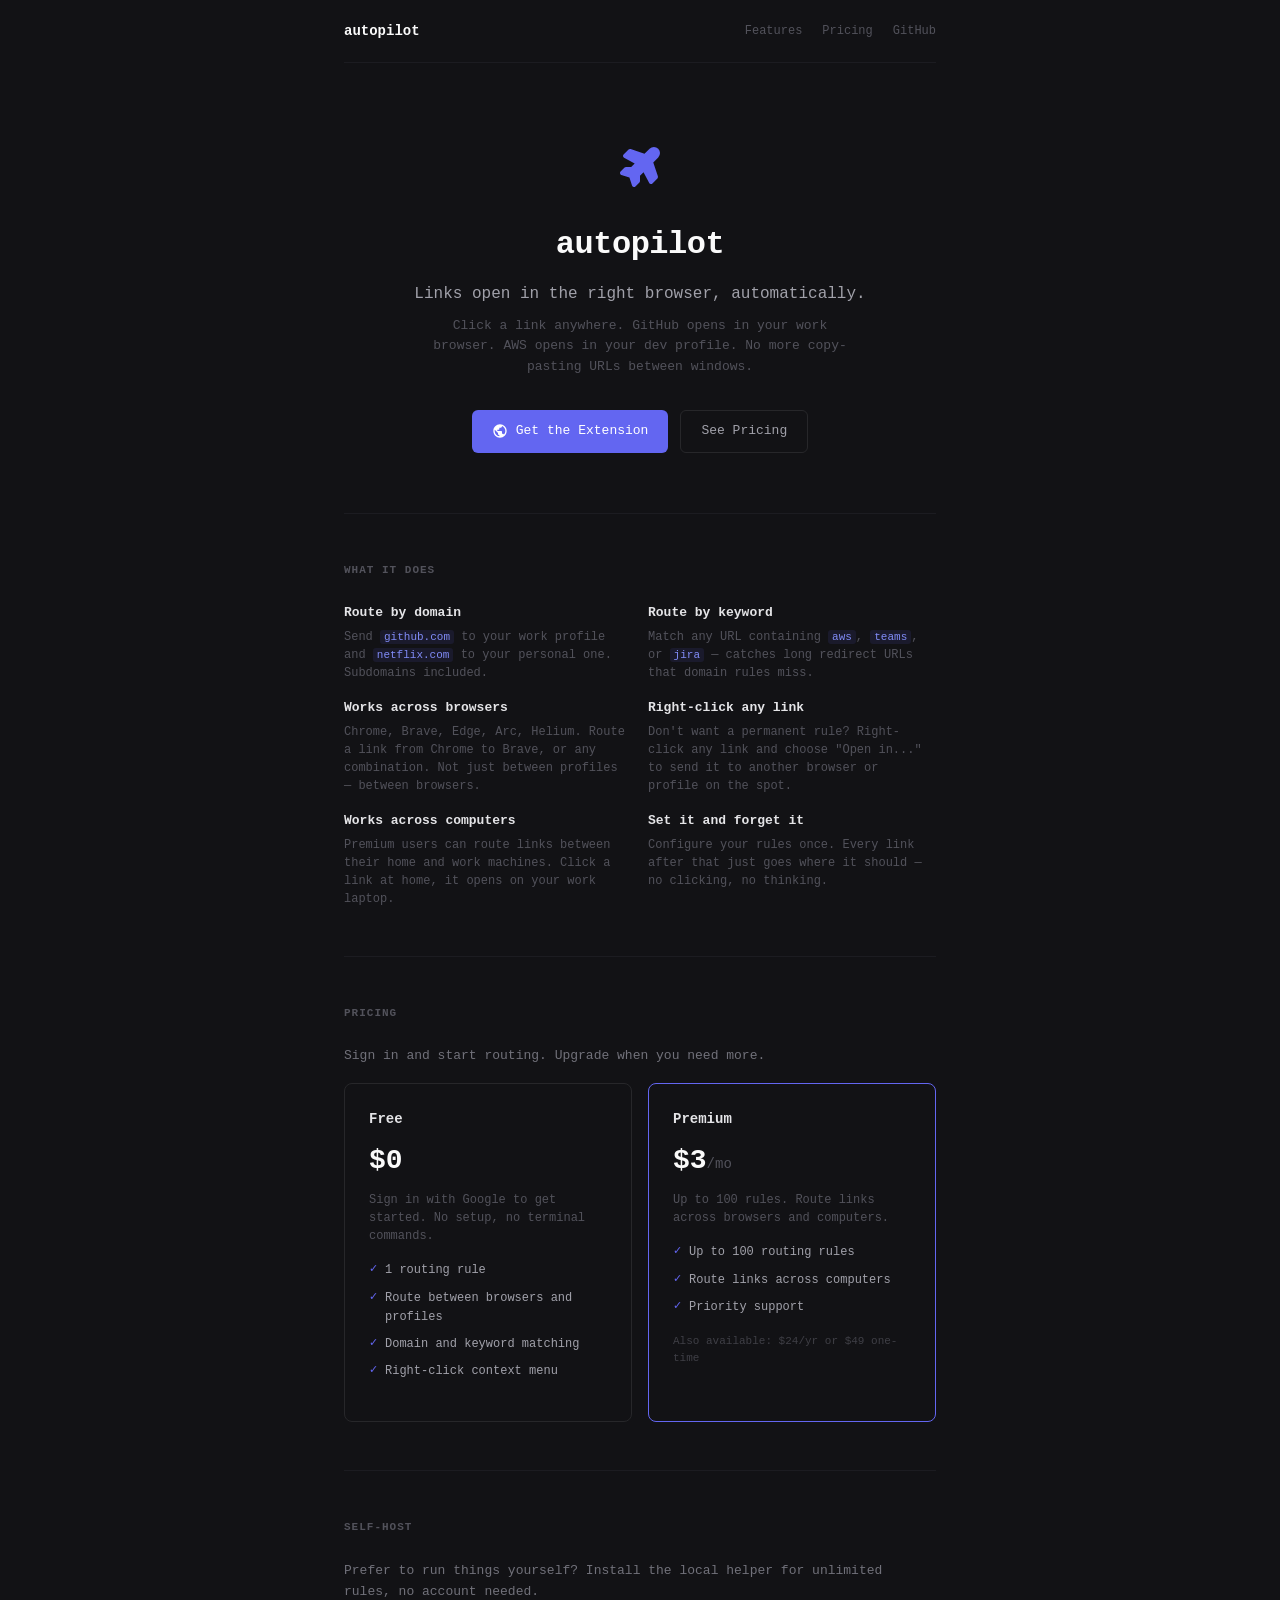
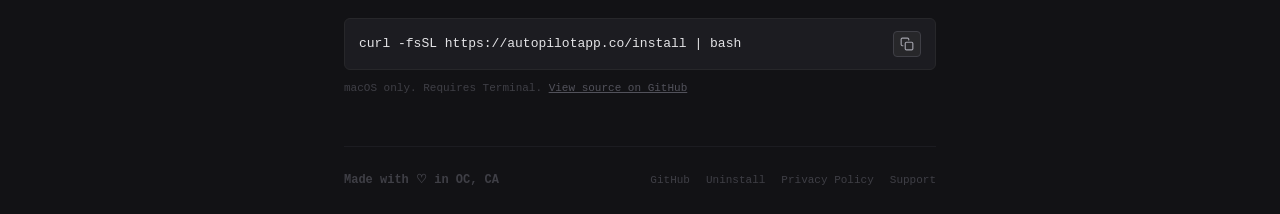
==== packages/website/index.html @ d6412711 "Switch to autopilotapp.co, fix WebSocket relay, security hardening - Custom domain: all URLs updated" ====
<!DOCTYPE html>
<html lang="en">
  <head>
    <meta charset="utf-8" />
    <meta name="viewport" content="width=device-width, initial-scale=1" />
    <title>autopilot — links open in the right browser, automatically</title>
    <link rel="stylesheet" href="style.css" />
  </head>
  <body>
    <div class="page">
      <nav>
        <a href="./" class="nav-logo">autopilot</a>
        <div class="nav-links">
          <a href="#features">Features</a>
          <a href="#pricing">Pricing</a>
          <a href="https://github.com/dantemoon1/autopilot" class="nav-link-external">GitHub</a>
        </div>
      </nav>

      <header class="hero">
        <div class="hero-icon">
          <svg width="48" height="48" viewBox="0 0 24 24" fill="#6366f1">
            <path d="M21.107 2.893a3.047 3.047 0 0 1 .012 4.302l-2.479 2.564l2.309 6.925a1 1 0 0 1 -.235 1.016l-2.5 2.55a1 1 0 0 1 -1.596 -.229l-2.864 -5.36l-1.754 1.753v2.586a1 1 0 0 1 -.293 .707l-2 2a1 1 0 0 1 -1.656 -.39l-1.341 -4.027l-4.025 -1.342a1 1 0 0 1 -.391 -1.656l2 -2a1 1 0 0 1 .706 -.292h2.586l1.757 -1.757l-5.317 -2.863a1 1 0 0 1 -.233 -1.587l2.5 -2.5a1 1 0 0 1 1.023 -.242l6.925 2.309l2.552 -2.467a3.05 3.05 0 0 1 4.314 0" />
          </svg>
        </div>
        <h1>autopilot</h1>
        <p class="hero-tagline">Links open in the right browser, automatically.</p>
        <p class="hero-sub">Click a link anywhere. GitHub opens in your work browser. AWS opens in your dev profile. No more copy-pasting URLs between windows.</p>
        <div class="hero-actions">
          <a href="https://chromewebstore.google.com/" class="btn btn-primary">
            <svg width="16" height="16" viewBox="0 0 24 24" fill="currentColor"><path d="M12 2C6.48 2 2 6.48 2 12s4.48 10 10 10 10-4.48 10-10S17.52 2 12 2zm-1 17.93c-3.95-.49-7-3.85-7-7.93 0-.62.08-1.21.21-1.79L9 15v1c0 1.1.9 2 2 2v1.93zm6.9-2.54c-.26-.81-1-1.39-1.9-1.39h-1v-3c0-.55-.45-1-1-1H8v-2h2c.55 0 1-.45 1-1V7h2c1.1 0 2-.9 2-2v-.41c2.93 1.19 5 4.06 5 7.41 0 2.08-.8 3.97-2.1 5.39z"/></svg>
            Get the Extension
          </a>
          <a href="#pricing" class="btn btn-secondary">
            See Pricing
          </a>
        </div>
      </header>

      <section id="features" class="section features">
        <h2>What it does</h2>
        <div class="feature-grid">
          <div class="feature">
            <h3>Route by domain</h3>
            <p>Send <code>github.com</code> to your work profile and <code>netflix.com</code> to your personal one. Subdomains included.</p>
          </div>
          <div class="feature">
            <h3>Route by keyword</h3>
            <p>Match any URL containing <code>aws</code>, <code>teams</code>, or <code>jira</code> — catches long redirect URLs that domain rules miss.</p>
          </div>
          <div class="feature">
            <h3>Works across browsers</h3>
            <p>Chrome, Brave, Edge, Arc, Helium. Route a link from Chrome to Brave, or any combination. Not just between profiles — between browsers.</p>
          </div>
          <div class="feature">
            <h3>Right-click any link</h3>
            <p>Don't want a permanent rule? Right-click any link and choose "Open in..." to send it to another browser or profile on the spot.</p>
          </div>
          <div class="feature">
            <h3>Works across computers</h3>
            <p>Premium users can route links between their home and work machines. Click a link at home, it opens on your work laptop.</p>
          </div>
          <div class="feature">
            <h3>Set it and forget it</h3>
            <p>Configure your rules once. Every link after that just goes where it should — no clicking, no thinking.</p>
          </div>
        </div>
      </section>

      <section id="pricing" class="section">
        <h2>Pricing</h2>
        <p class="section-sub">Sign in and start routing. Upgrade when you need more.</p>
        <div class="pricing-grid">
          <div class="pricing-card">
            <h3>Free</h3>
            <p class="pricing-price">$0</p>
            <p class="pricing-desc">Sign in with Google to get started. No setup, no terminal commands.</p>
            <ul class="pricing-features">
              <li>1 routing rule</li>
              <li>Route between browsers and profiles</li>
              <li>Domain and keyword matching</li>
              <li>Right-click context menu</li>
            </ul>
          </div>
          <div class="pricing-card pricing-card--highlight">
            <h3>Premium</h3>
            <p class="pricing-price">$3<span>/mo</span></p>
            <p class="pricing-desc">Up to 100 rules. Route links across browsers and computers.</p>
            <ul class="pricing-features">
              <li>Up to 100 routing rules</li>
              <li>Route links across computers</li>
              <li>Priority support</li>
            </ul>
            <p class="pricing-alt">Also available: $24/yr or $49 one-time</p>
          </div>
        </div>
      </section>

      <section id="install" class="section">
        <h2>Self-host</h2>
        <p class="section-sub">Prefer to run things yourself? Install the local helper for unlimited rules, no account needed.</p>
        <div class="install-block">
          <code id="install-command">curl -fsSL https://autopilotapp.co/install | bash</code>
          <button id="copy-btn" title="Copy">
            <svg id="copy-icon" width="14" height="14" viewBox="0 0 24 24" fill="none" stroke="currentColor" stroke-width="2" stroke-linecap="round" stroke-linejoin="round"><rect x="9" y="9" width="13" height="13" rx="2"/><path d="M5 15H4a2 2 0 0 1-2-2V4a2 2 0 0 1 2-2h9a2 2 0 0 1 2 2v1"/></svg>
          </button>
        </div>
        <p class="install-note">macOS only. Requires Terminal. <a href="https://github.com/dantemoon1/autopilot" style="color: #52525b">View source on GitHub</a></p>
      </section>

      <footer>
        <span class="footer-logo">Made with ♡ in OC, CA</span>
        <div class="footer-links">
          <a href="https://github.com/dantemoon1/autopilot">GitHub</a>
          <a href="uninstall.html">Uninstall</a>
          <a href="privacy.html">Privacy Policy</a>
          <a href="https://ko-fi.com/dantemoony">Support</a>
        </div>
      </footer>
    </div>

    <script>
      document.getElementById("copy-btn").addEventListener("click", async function() {
        const cmd = document.getElementById("install-command").textContent;
        await navigator.clipboard.writeText(cmd);
        const icon = document.getElementById("copy-icon");
        icon.style.display = "none";
        this.textContent = "\u2713";
        setTimeout(() => {
          this.textContent = "";
          icon.style.display = "";
          this.appendChild(icon);
        }, 1500);
      });
    </script>
  </body>
</html>
---- packages/website/style.css ----
* {
  box-sizing: border-box;
  margin: 0;
  padding: 0;
}

body {
  font-family: "SF Mono", "Menlo", "Consolas", monospace;
  background: #121215;
  color: #d4d4d8;
  font-size: 14px;
  line-height: 1.6;
  -webkit-font-smoothing: antialiased;
}

.page {
  max-width: 640px;
  margin: 0 auto;
  padding: 0 24px;
}

/* Nav */
nav {
  display: flex;
  align-items: center;
  justify-content: space-between;
  padding: 20px 0;
  border-bottom: 1px solid #1c1c21;
}

.nav-logo {
  font-size: 14px;
  font-weight: 600;
  color: #fafafa;
  text-decoration: none;
}

.nav-links {
  display: flex;
  gap: 20px;
}

.nav-links a {
  color: #52525b;
  text-decoration: none;
  font-size: 12px;
  transition: color 0.15s;
}

.nav-links a:hover {
  color: #a1a1aa;
}

/* Hero */
.hero {
  text-align: center;
  padding: 80px 0 60px;
}

.hero-icon {
  margin-bottom: 20px;
}

.hero h1 {
  font-size: 32px;
  font-weight: 700;
  color: #fafafa;
  margin-bottom: 12px;
  letter-spacing: -0.5px;
}

.hero-tagline {
  font-size: 16px;
  color: #a1a1aa;
  margin-bottom: 8px;
}

.hero-sub {
  font-size: 13px;
  color: #52525b;
  max-width: 420px;
  margin: 0 auto 32px;
}

.hero-actions {
  display: flex;
  gap: 12px;
  justify-content: center;
  flex-wrap: wrap;
}

/* Buttons */
.btn {
  display: inline-flex;
  align-items: center;
  gap: 8px;
  padding: 10px 20px;
  border-radius: 6px;
  font-family: "SF Mono", "Menlo", "Consolas", monospace;
  font-size: 13px;
  font-weight: 500;
  text-decoration: none;
  transition: all 0.15s;
}

.btn-primary {
  background: #6366f1;
  color: #fff;
}

.btn-primary:hover {
  background: #4f46e5;
}

.btn-secondary {
  background: transparent;
  color: #a1a1aa;
  border: 1px solid #27272a;
}

.btn-secondary:hover {
  border-color: #3f3f46;
  color: #fafafa;
}

/* Sections */
.section {
  padding: 48px 0;
  border-top: 1px solid #1c1c21;
}

.section h2 {
  font-size: 11px;
  font-weight: 600;
  color: #52525b;
  text-transform: uppercase;
  letter-spacing: 1px;
  margin-bottom: 24px;
}

.section-sub {
  font-size: 13px;
  color: #71717a;
  margin-bottom: 16px;
}

/* Steps */
.steps {
  display: flex;
  flex-direction: column;
  gap: 20px;
}

.step {
  display: flex;
  gap: 16px;
  align-items: flex-start;
}

.step-num {
  flex-shrink: 0;
  width: 28px;
  height: 28px;
  display: flex;
  align-items: center;
  justify-content: center;
  font-size: 12px;
  font-weight: 600;
  color: #818cf8;
  background: rgba(99, 102, 241, 0.1);
  border-radius: 6px;
}

.step h3 {
  font-size: 14px;
  font-weight: 600;
  color: #e4e4e7;
  margin-bottom: 2px;
}

.step p {
  font-size: 13px;
  color: #71717a;
}

/* Install block */
.install-block {
  display: flex;
  align-items: center;
  gap: 8px;
  background: #1c1c21;
  border: 1px solid #27272a;
  border-radius: 6px;
  padding: 12px 14px;
  margin-bottom: 10px;
}

.install-block code {
  flex: 1;
  font-size: 13px;
  color: #e4e4e7;
  user-select: all;
}

#copy-btn {
  background: #27272a;
  border: 1px solid #3f3f46;
  border-radius: 4px;
  color: #a1a1aa;
  padding: 4px 6px;
  cursor: pointer;
  flex-shrink: 0;
  display: flex;
  align-items: center;
  justify-content: center;
  transition: all 0.15s;
  font-family: "SF Mono", "Menlo", "Consolas", monospace;
  font-size: 13px;
  min-width: 28px;
  min-height: 26px;
}

#copy-btn:hover {
  background: #3f3f46;
  color: #fafafa;
}

.install-note {
  font-size: 11px;
  color: #3f3f46;
}

/* Features */
.feature-grid {
  display: grid;
  grid-template-columns: 1fr 1fr;
  gap: 16px;
}

.feature h3 {
  font-size: 13px;
  font-weight: 600;
  color: #e4e4e7;
  margin-bottom: 4px;
}

.feature p {
  font-size: 12px;
  color: #52525b;
  line-height: 1.5;
}

.feature code {
  font-size: 11px;
  color: #818cf8;
  background: rgba(99, 102, 241, 0.1);
  padding: 1px 4px;
  border-radius: 3px;
}

/* Pricing */
.pricing-grid {
  display: grid;
  grid-template-columns: 1fr 1fr;
  gap: 16px;
}

.pricing-card {
  border: 1px solid #27272a;
  border-radius: 8px;
  padding: 24px;
}

.pricing-card--highlight {
  border-color: #6366f1;
}

.pricing-card h3 {
  font-size: 14px;
  font-weight: 600;
  color: #e4e4e7;
  margin-bottom: 8px;
}

.pricing-price {
  font-size: 28px;
  font-weight: 700;
  color: #fafafa;
  margin-bottom: 8px;
}

.pricing-price span {
  font-size: 14px;
  font-weight: 400;
  color: #52525b;
}

.pricing-desc {
  font-size: 12px;
  color: #52525b;
  margin-bottom: 16px;
  line-height: 1.5;
}

.pricing-features {
  list-style: none;
  display: flex;
  flex-direction: column;
  gap: 8px;
  margin-bottom: 16px;
}

.pricing-features li {
  font-size: 12px;
  color: #a1a1aa;
  padding-left: 16px;
  position: relative;
}

.pricing-features li::before {
  content: "\2713";
  position: absolute;
  left: 0;
  color: #6366f1;
  font-size: 11px;
}

.pricing-alt {
  font-size: 11px;
  color: #3f3f46;
}

@media (max-width: 480px) {
  .pricing-grid {
    grid-template-columns: 1fr;
  }
}

/* Prose (privacy policy, etc.) */
.prose p {
  font-size: 13px;
  color: #a1a1aa;
  margin-bottom: 12px;
  line-height: 1.7;
}

.prose p:last-child {
  margin-bottom: 0;
}

/* Footer */
footer {
  display: flex;
  align-items: center;
  justify-content: space-between;
  padding: 24px 0;
  border-top: 1px solid #1c1c21;
}

.footer-logo {
  font-size: 12px;
  font-weight: 600;
  color: #3f3f46;
}

.footer-links {
  display: flex;
  gap: 16px;
}

.footer-links a {
  font-size: 11px;
  color: #3f3f46;
  text-decoration: none;
  transition: color 0.15s;
}

.footer-links a:hover {
  color: #71717a;
}

/* Responsive */
@media (max-width: 480px) {
  .hero {
    padding: 48px 0 40px;
  }

  .hero h1 {
    font-size: 24px;
  }

  .feature-grid {
    grid-template-columns: 1fr;
  }

  .hero-actions {
    flex-direction: column;
    align-items: center;
  }
}
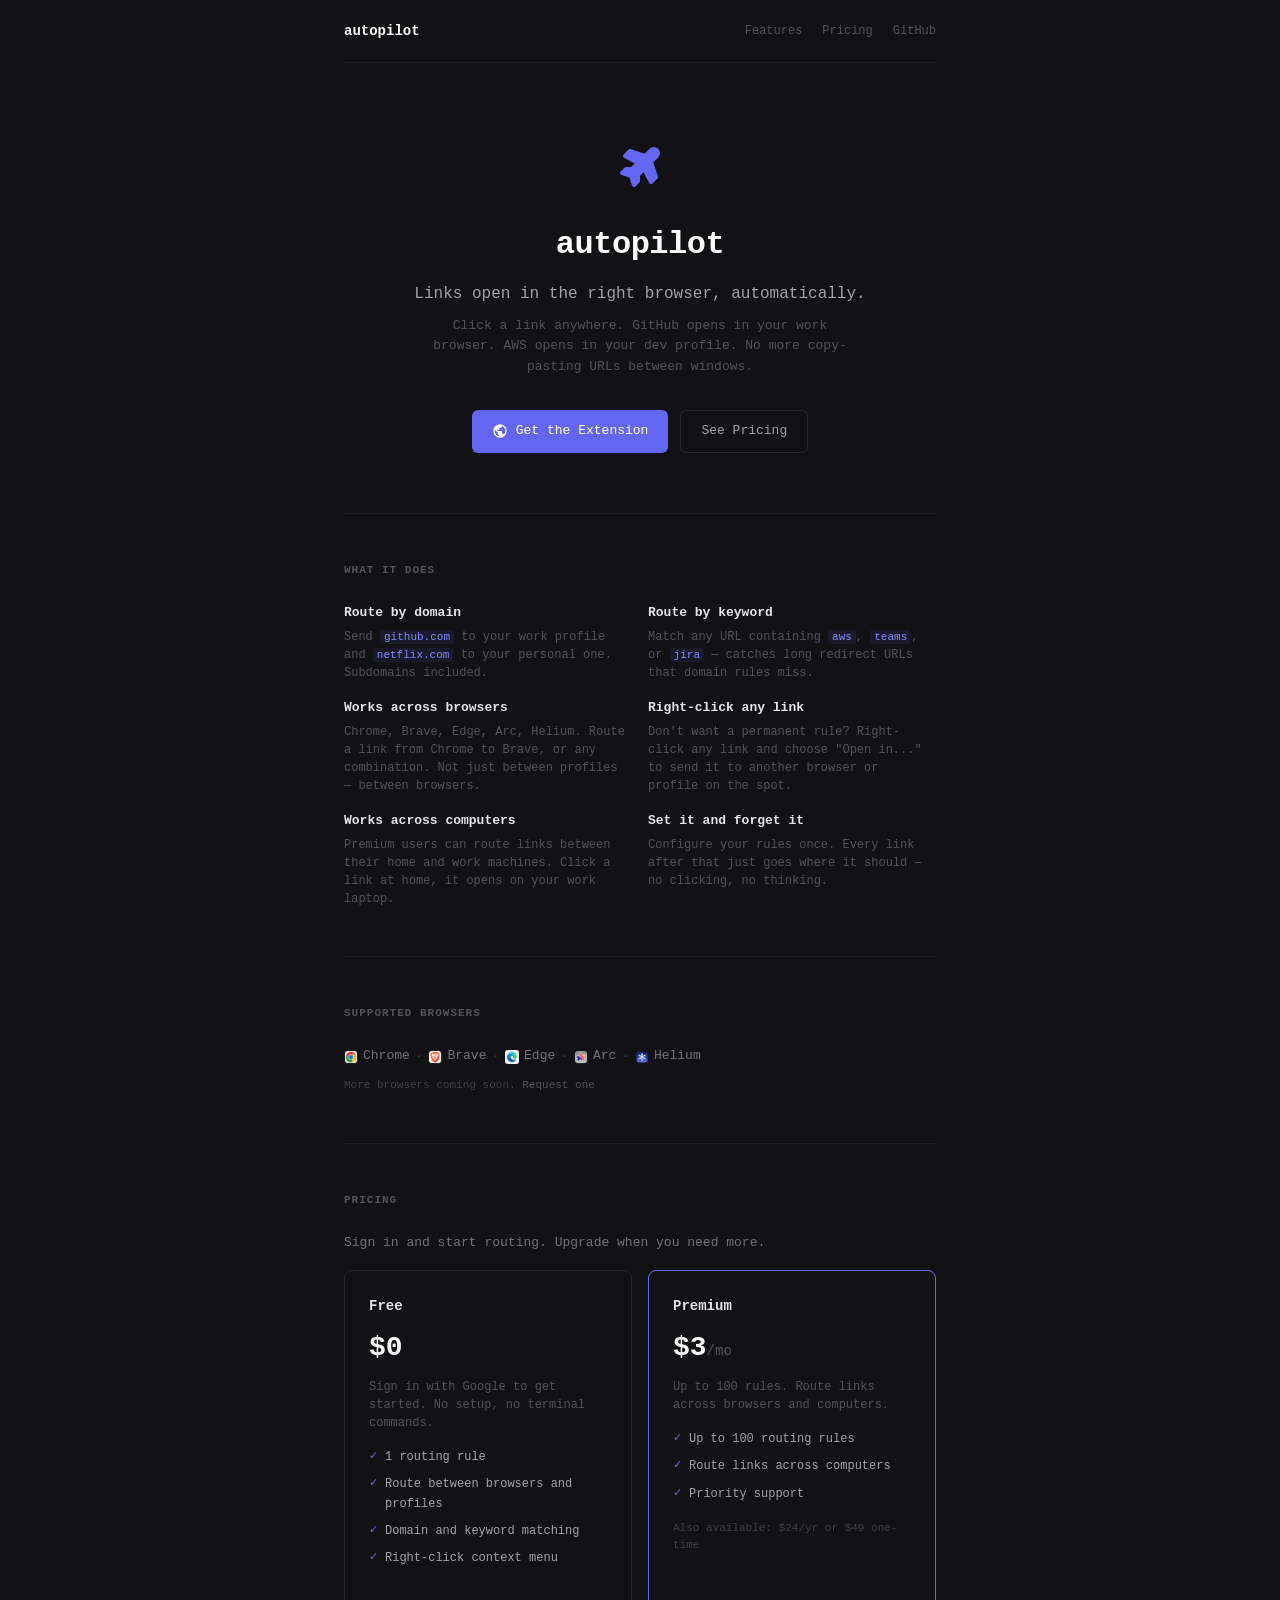
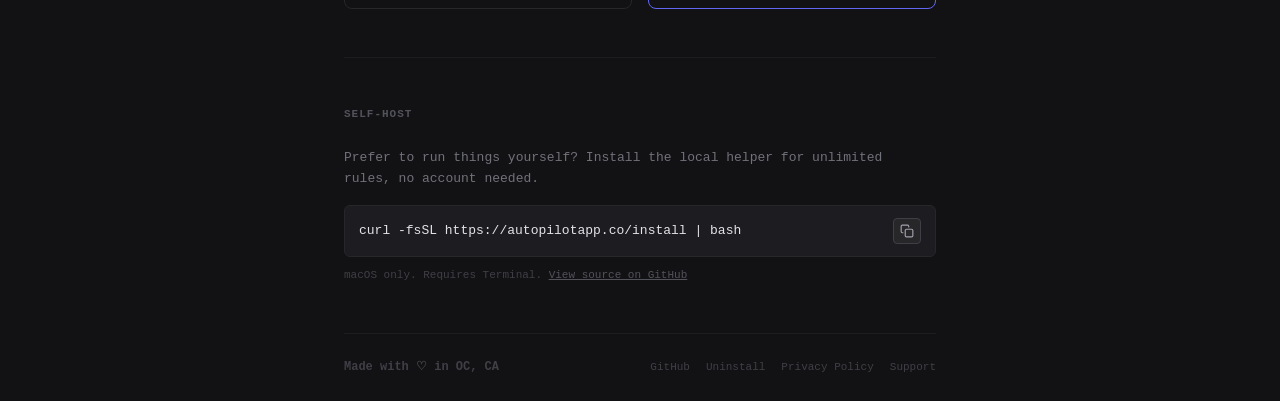
==== commit acbfe70b: "Profile picker, rename, delete, mode badge, UX polish - Profile picker: select existing profile on s" ====
--- a/packages/website/index.html
+++ b/packages/website/index.html
@@ -65,6 +65,22 @@
             <p>Configure your rules once. Every link after that just goes where it should — no clicking, no thinking.</p>
           </div>
         </div>
+      </section>
+
+      <section class="section">
+        <h2>Supported browsers</h2>
+        <div class="browser-list">
+          <span class="browser-item"><img src="browsers/chrome.png" alt="Chrome"> Chrome</span>
+          <span class="browser-sep">&middot;</span>
+          <span class="browser-item"><img src="browsers/brave.png" alt="Brave"> Brave</span>
+          <span class="browser-sep">&middot;</span>
+          <span class="browser-item"><img src="browsers/edge.png" alt="Edge"> Edge</span>
+          <span class="browser-sep">&middot;</span>
+          <span class="browser-item"><img src="browsers/arc.png" alt="Arc"> Arc</span>
+          <span class="browser-sep">&middot;</span>
+          <span class="browser-item"><img src="browsers/helium.png" alt="Helium"> Helium</span>
+        </div>
+        <p class="browser-coming-soon">More browsers coming soon. <a href="mailto:dante142@gmail.com?subject=%5Bautopilot%5D%20Browser%20request&amp;body=I%27d%20like%20to%20see%20support%20for%3A%20">Request one</a></p>
       </section>
 
       <section id="pricing" class="section">
--- a/packages/website/style.css
+++ b/packages/website/style.css
@@ -258,6 +258,48 @@
   border-radius: 3px;
 }
 
+/* Supported browsers */
+.browser-list {
+  display: flex;
+  flex-wrap: wrap;
+  align-items: center;
+  gap: 6px;
+}
+
+.browser-item {
+  display: inline-flex;
+  align-items: center;
+  gap: 5px;
+  font-size: 13px;
+  color: #71717a;
+}
+
+.browser-item img {
+  width: 14px;
+  height: 14px;
+}
+
+.browser-sep {
+  color: #3f3f46;
+  font-size: 11px;
+}
+
+.browser-coming-soon {
+  font-size: 11px;
+  color: #3f3f46;
+  margin-top: 10px;
+}
+
+.browser-coming-soon a {
+  color: #52525b;
+  text-decoration: none;
+  transition: color 0.15s;
+}
+
+.browser-coming-soon a:hover {
+  color: #a1a1aa;
+}
+
 /* Pricing */
 .pricing-grid {
   display: grid;
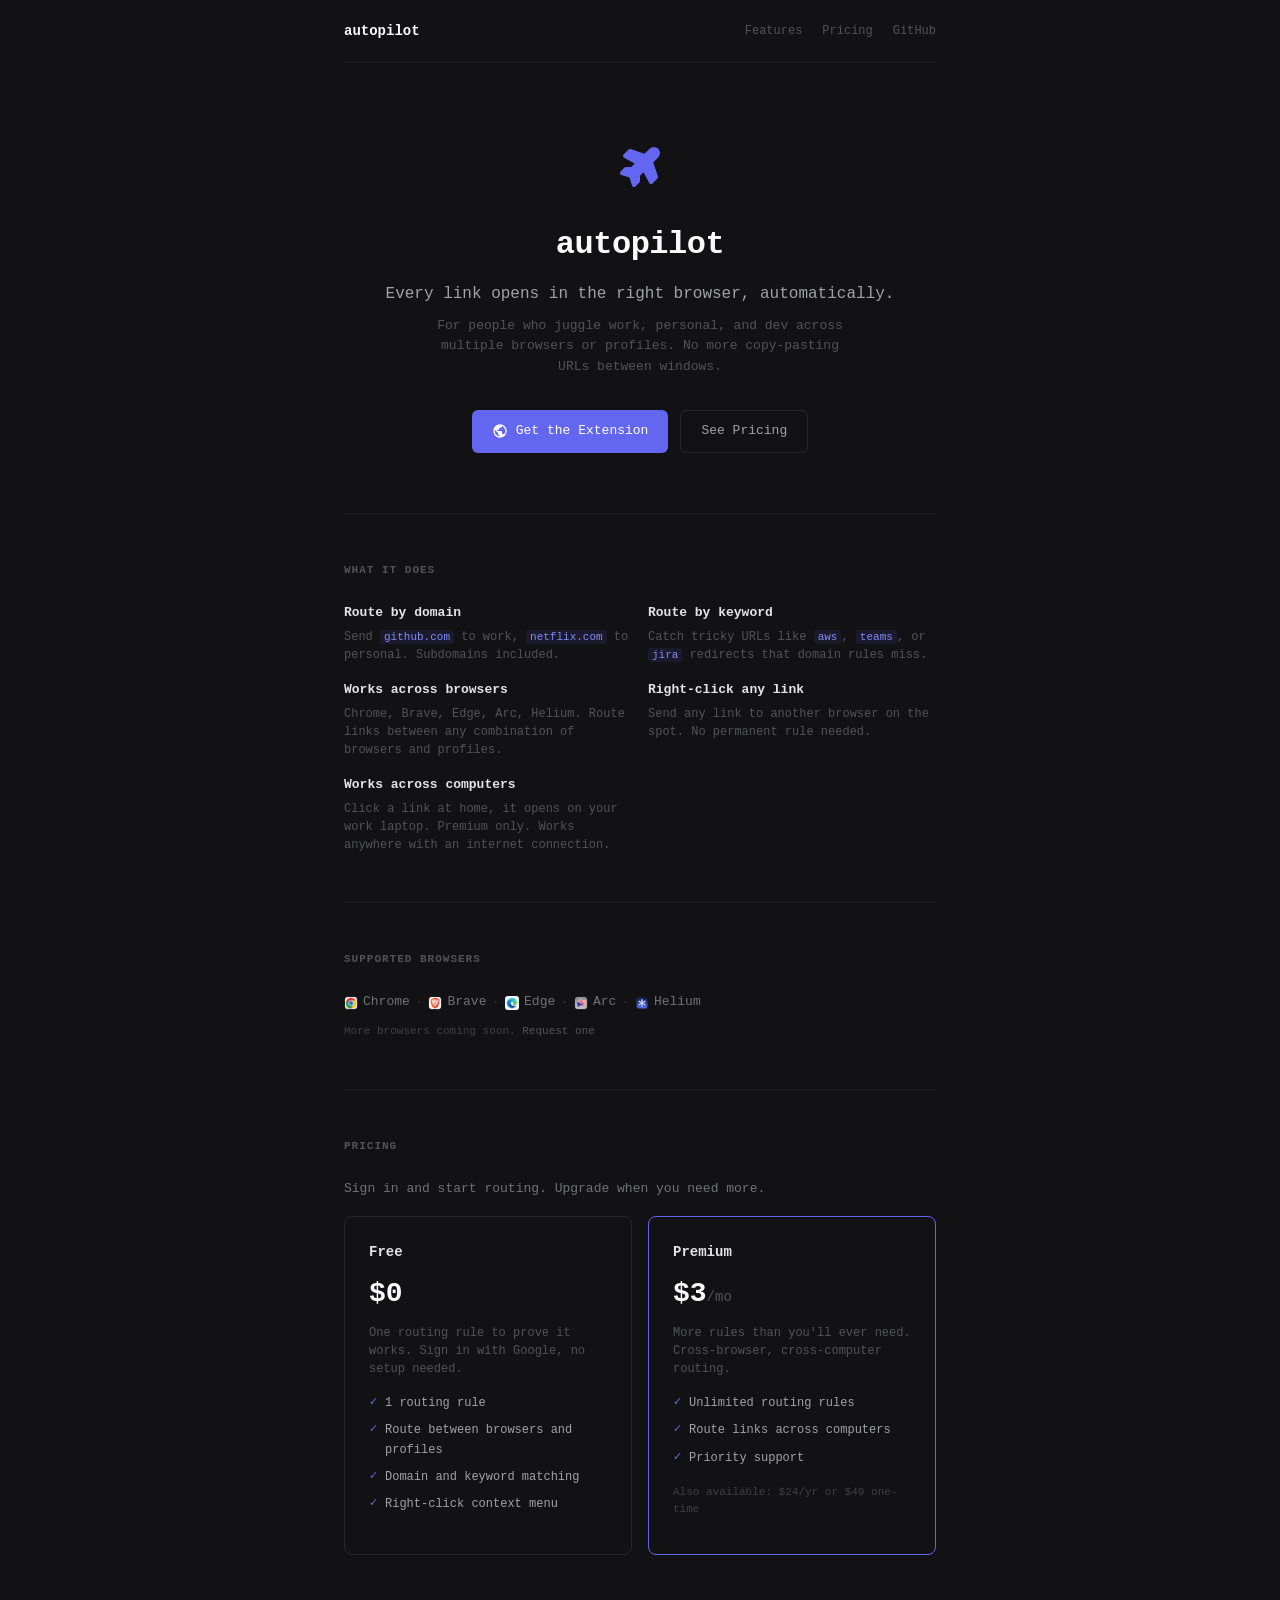
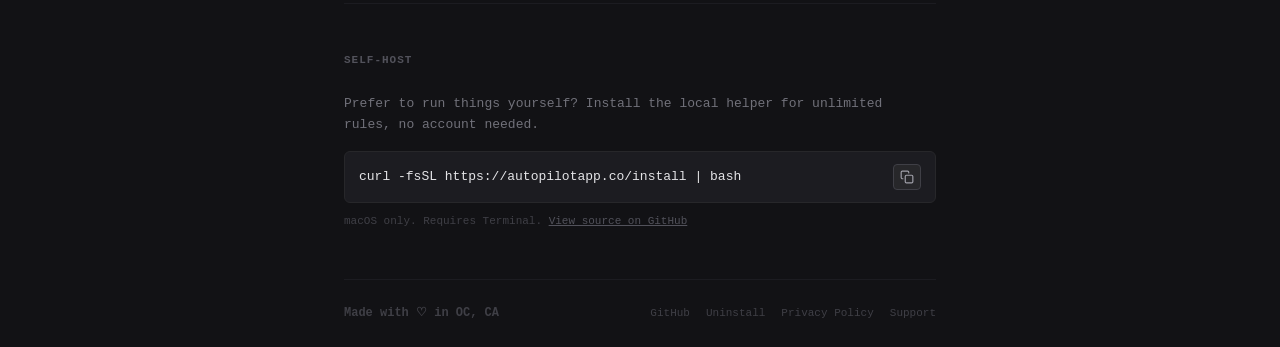
==== commit ad6b8b08: "Copy refresh, security fixes, profile management, uninstall page - Hero: "Every link opens in the ri" ====
--- a/packages/website/index.html
+++ b/packages/website/index.html
@@ -24,8 +24,8 @@
           </svg>
         </div>
         <h1>autopilot</h1>
-        <p class="hero-tagline">Links open in the right browser, automatically.</p>
-        <p class="hero-sub">Click a link anywhere. GitHub opens in your work browser. AWS opens in your dev profile. No more copy-pasting URLs between windows.</p>
+        <p class="hero-tagline">Every link opens in the right browser, automatically.</p>
+        <p class="hero-sub">For people who juggle work, personal, and dev across multiple browsers or profiles. No more copy-pasting URLs between windows.</p>
         <div class="hero-actions">
           <a href="https://chromewebstore.google.com/" class="btn btn-primary">
             <svg width="16" height="16" viewBox="0 0 24 24" fill="currentColor"><path d="M12 2C6.48 2 2 6.48 2 12s4.48 10 10 10 10-4.48 10-10S17.52 2 12 2zm-1 17.93c-3.95-.49-7-3.85-7-7.93 0-.62.08-1.21.21-1.79L9 15v1c0 1.1.9 2 2 2v1.93zm6.9-2.54c-.26-.81-1-1.39-1.9-1.39h-1v-3c0-.55-.45-1-1-1H8v-2h2c.55 0 1-.45 1-1V7h2c1.1 0 2-.9 2-2v-.41c2.93 1.19 5 4.06 5 7.41 0 2.08-.8 3.97-2.1 5.39z"/></svg>
@@ -42,27 +42,23 @@
         <div class="feature-grid">
           <div class="feature">
             <h3>Route by domain</h3>
-            <p>Send <code>github.com</code> to your work profile and <code>netflix.com</code> to your personal one. Subdomains included.</p>
+            <p>Send <code>github.com</code> to work, <code>netflix.com</code> to personal. Subdomains included.</p>
           </div>
           <div class="feature">
             <h3>Route by keyword</h3>
-            <p>Match any URL containing <code>aws</code>, <code>teams</code>, or <code>jira</code> — catches long redirect URLs that domain rules miss.</p>
+            <p>Catch tricky URLs like <code>aws</code>, <code>teams</code>, or <code>jira</code> redirects that domain rules miss.</p>
           </div>
           <div class="feature">
             <h3>Works across browsers</h3>
-            <p>Chrome, Brave, Edge, Arc, Helium. Route a link from Chrome to Brave, or any combination. Not just between profiles — between browsers.</p>
+            <p>Chrome, Brave, Edge, Arc, Helium. Route links between any combination of browsers and profiles.</p>
           </div>
           <div class="feature">
             <h3>Right-click any link</h3>
-            <p>Don't want a permanent rule? Right-click any link and choose "Open in..." to send it to another browser or profile on the spot.</p>
+            <p>Send any link to another browser on the spot. No permanent rule needed.</p>
           </div>
           <div class="feature">
             <h3>Works across computers</h3>
-            <p>Premium users can route links between their home and work machines. Click a link at home, it opens on your work laptop.</p>
-          </div>
-          <div class="feature">
-            <h3>Set it and forget it</h3>
-            <p>Configure your rules once. Every link after that just goes where it should — no clicking, no thinking.</p>
+            <p>Click a link at home, it opens on your work laptop. Premium only. Works anywhere with an internet connection.</p>
           </div>
         </div>
       </section>
@@ -90,7 +86,7 @@
           <div class="pricing-card">
             <h3>Free</h3>
             <p class="pricing-price">$0</p>
-            <p class="pricing-desc">Sign in with Google to get started. No setup, no terminal commands.</p>
+            <p class="pricing-desc">One routing rule to prove it works. Sign in with Google, no setup needed.</p>
             <ul class="pricing-features">
               <li>1 routing rule</li>
               <li>Route between browsers and profiles</li>
@@ -101,9 +97,9 @@
           <div class="pricing-card pricing-card--highlight">
             <h3>Premium</h3>
             <p class="pricing-price">$3<span>/mo</span></p>
-            <p class="pricing-desc">Up to 100 rules. Route links across browsers and computers.</p>
+            <p class="pricing-desc">More rules than you'll ever need. Cross-browser, cross-computer routing.</p>
             <ul class="pricing-features">
-              <li>Up to 100 routing rules</li>
+              <li>Unlimited routing rules</li>
               <li>Route links across computers</li>
               <li>Priority support</li>
             </ul>
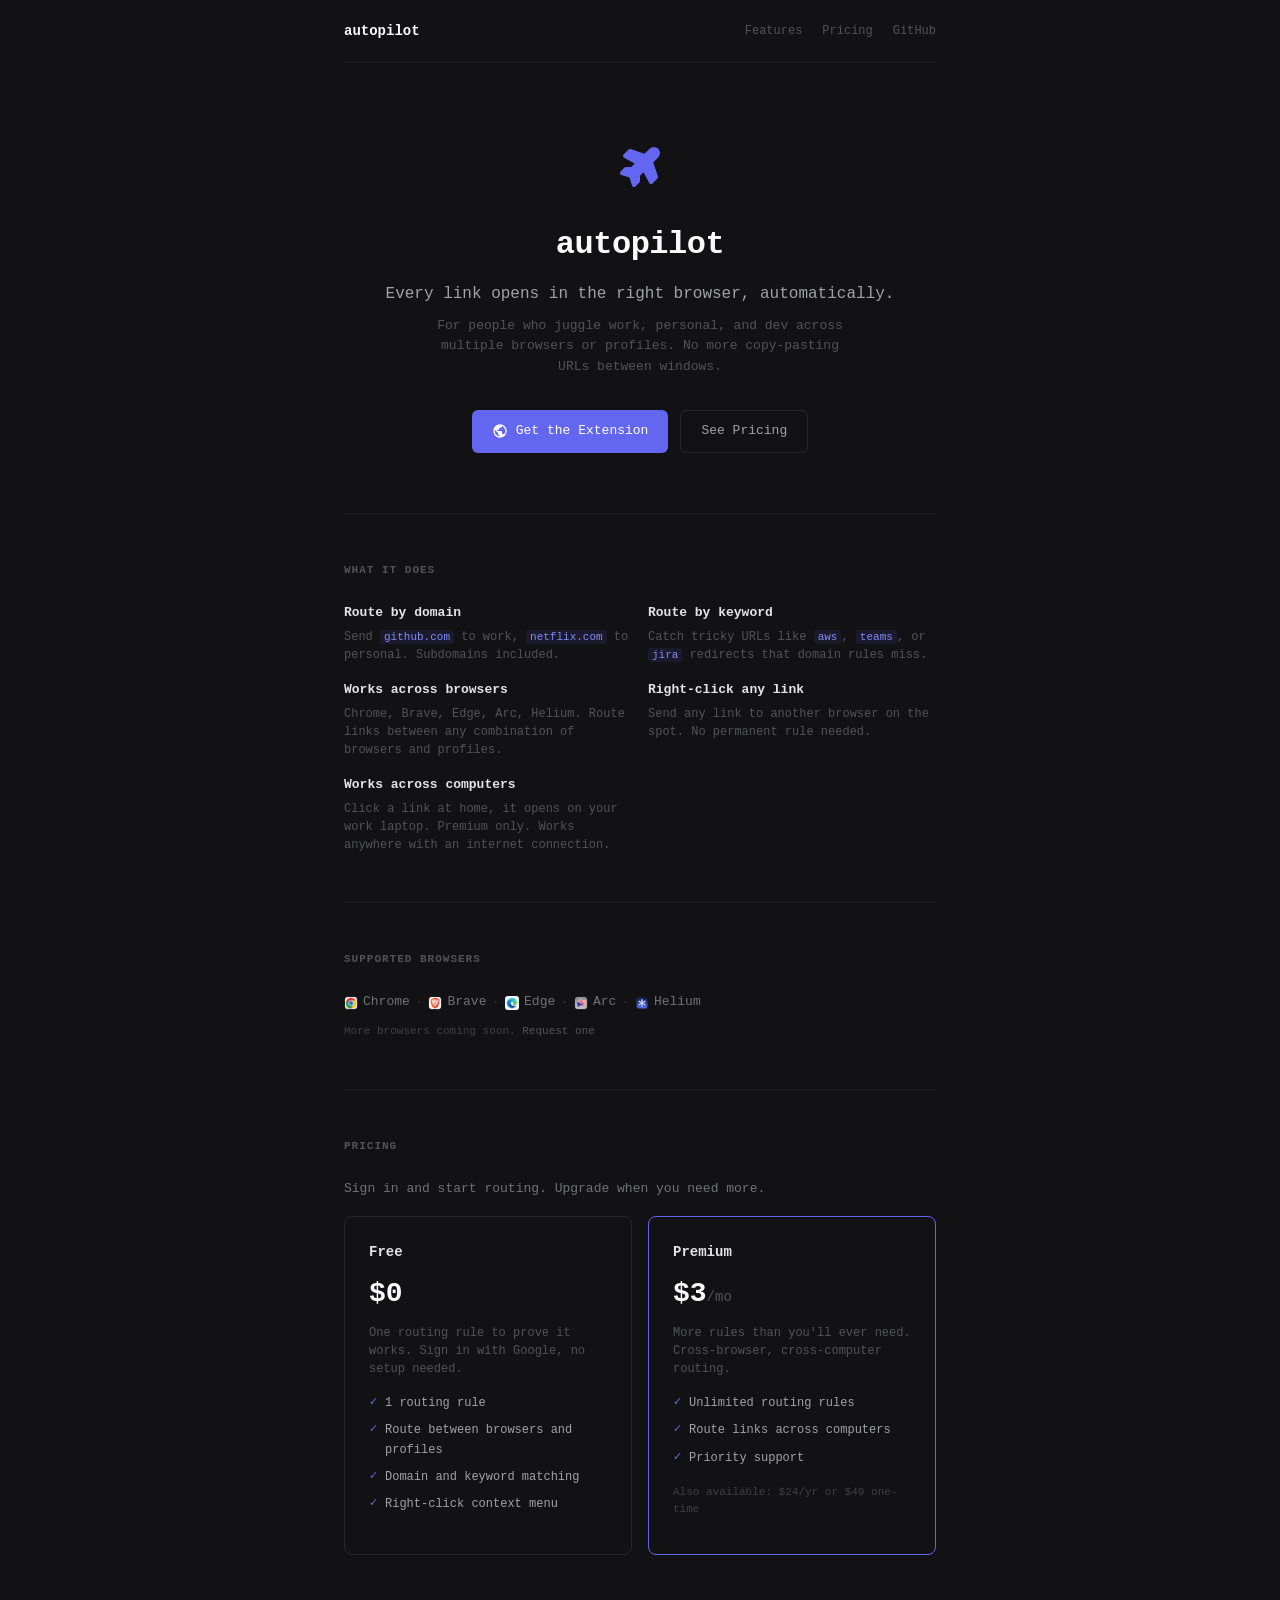
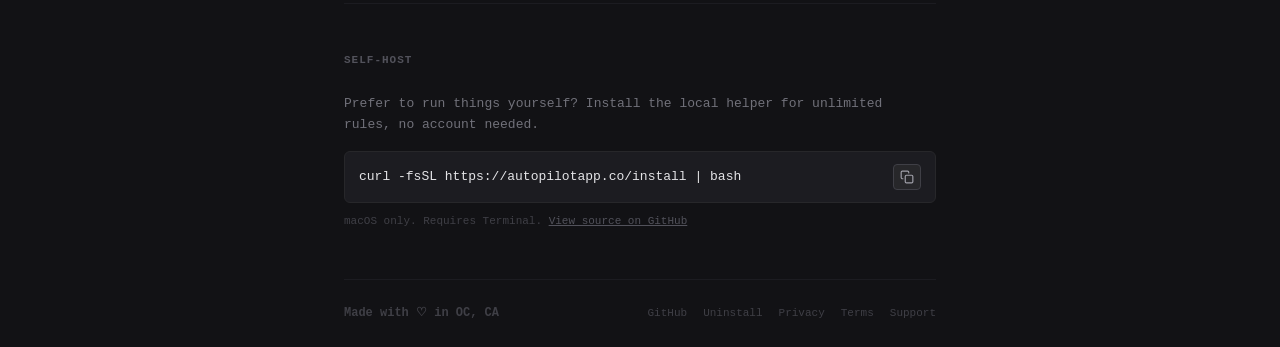
==== commit 6f02b2ba: "Add GDPR-compliant privacy policy and terms of service Rewrite privacy policy with lawful basis, use" ====
--- a/packages/website/index.html
+++ b/packages/website/index.html
@@ -125,7 +125,8 @@
         <div class="footer-links">
           <a href="https://github.com/dantemoon1/autopilot">GitHub</a>
           <a href="uninstall.html">Uninstall</a>
-          <a href="privacy.html">Privacy Policy</a>
+          <a href="privacy.html">Privacy</a>
+          <a href="terms.html">Terms</a>
           <a href="https://ko-fi.com/dantemoony">Support</a>
         </div>
       </footer>
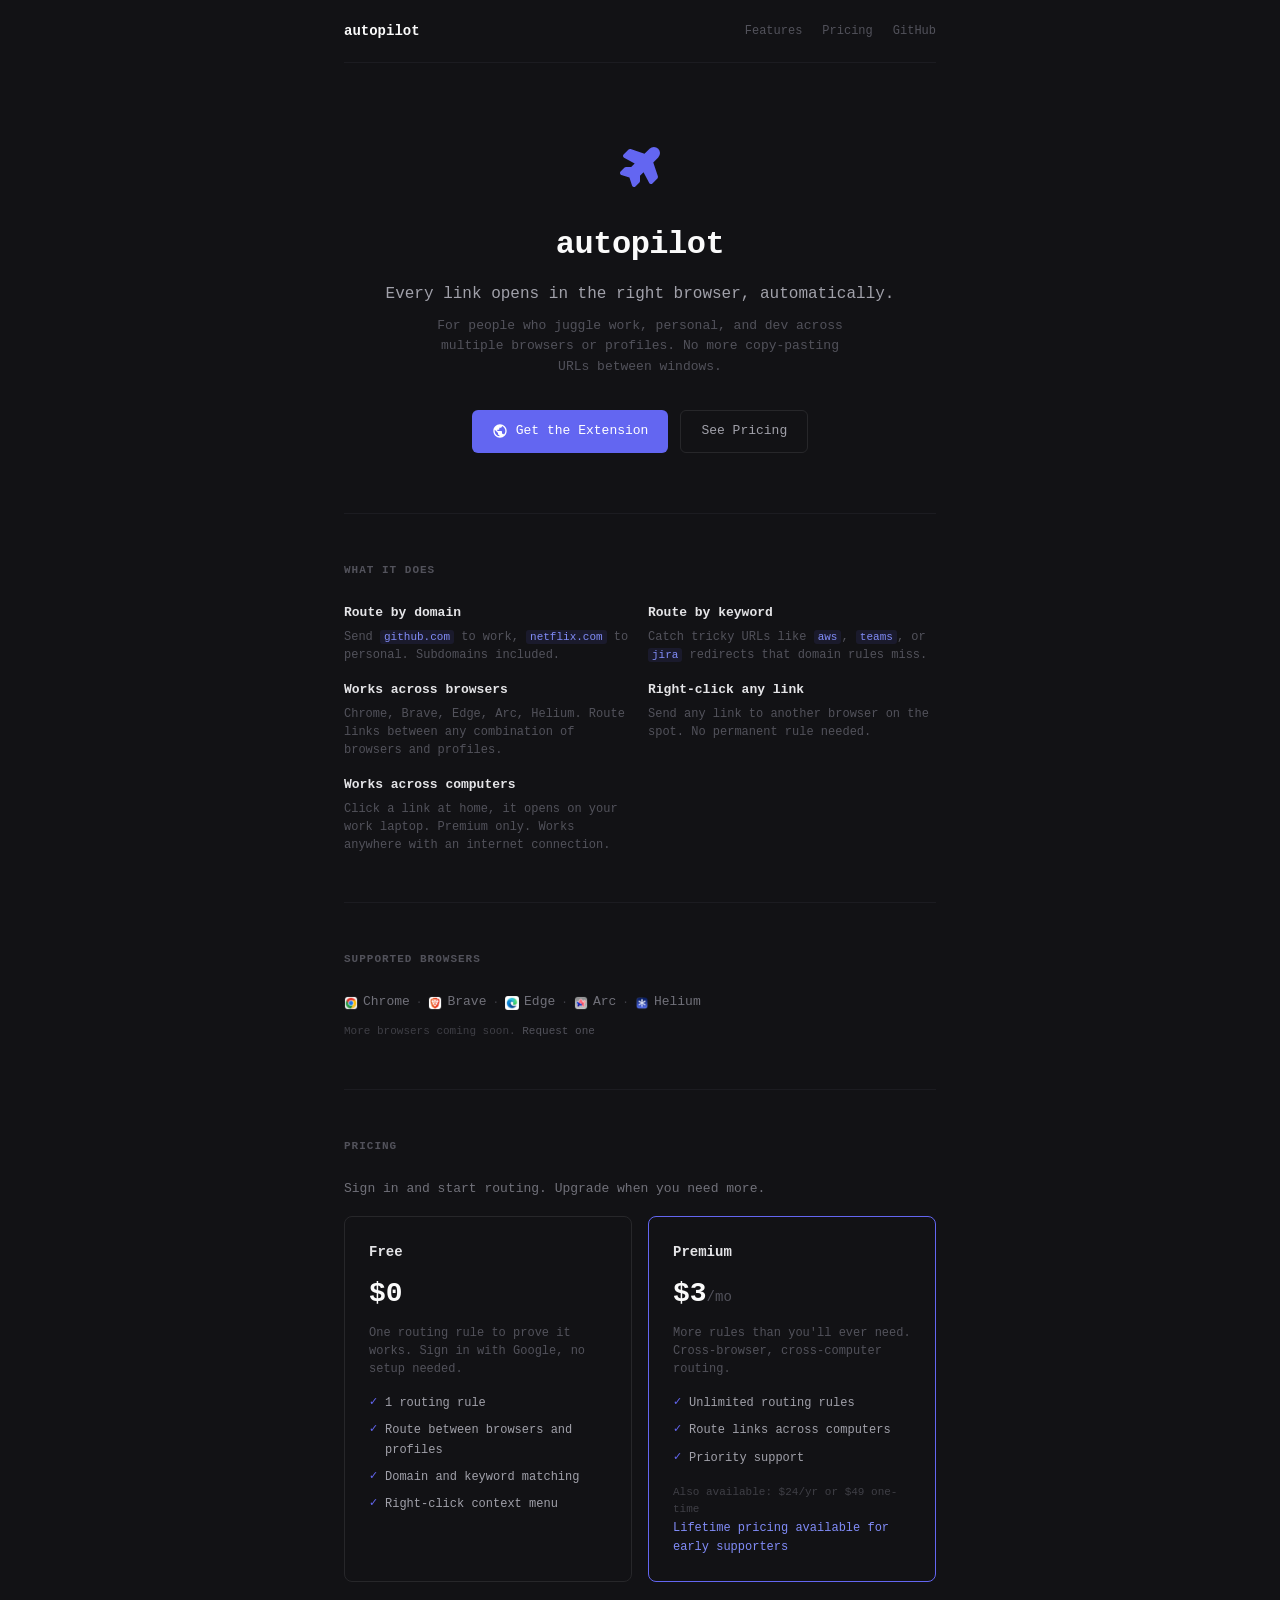
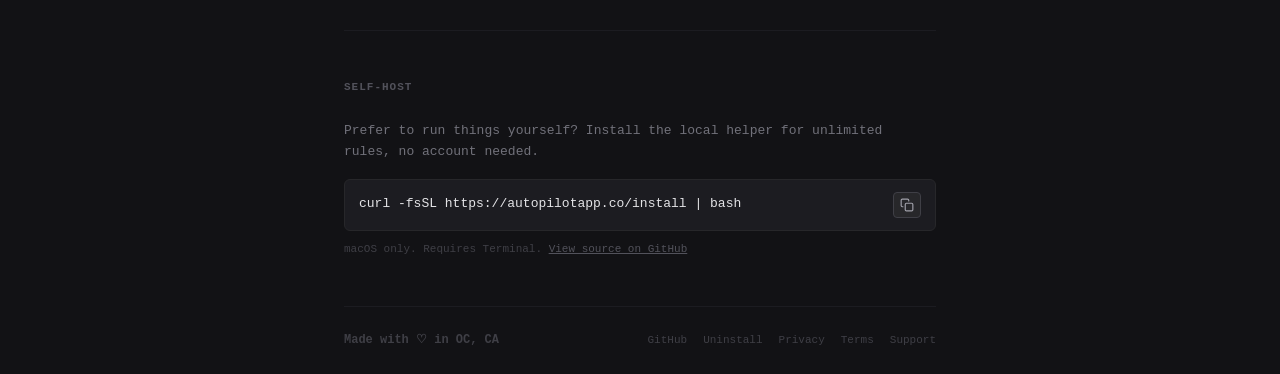
==== commit e725754f: "Add early supporter note to lifetime pricing" ====
--- a/packages/website/index.html
+++ b/packages/website/index.html
@@ -103,7 +103,7 @@
               <li>Route links across computers</li>
               <li>Priority support</li>
             </ul>
-            <p class="pricing-alt">Also available: $24/yr or $49 one-time</p>
+            <p class="pricing-alt">Also available: $24/yr or $49 one-time<br><span style="color: #818cf8; font-size: 12px;">Lifetime pricing available for early supporters</span></p>
           </div>
         </div>
       </section>
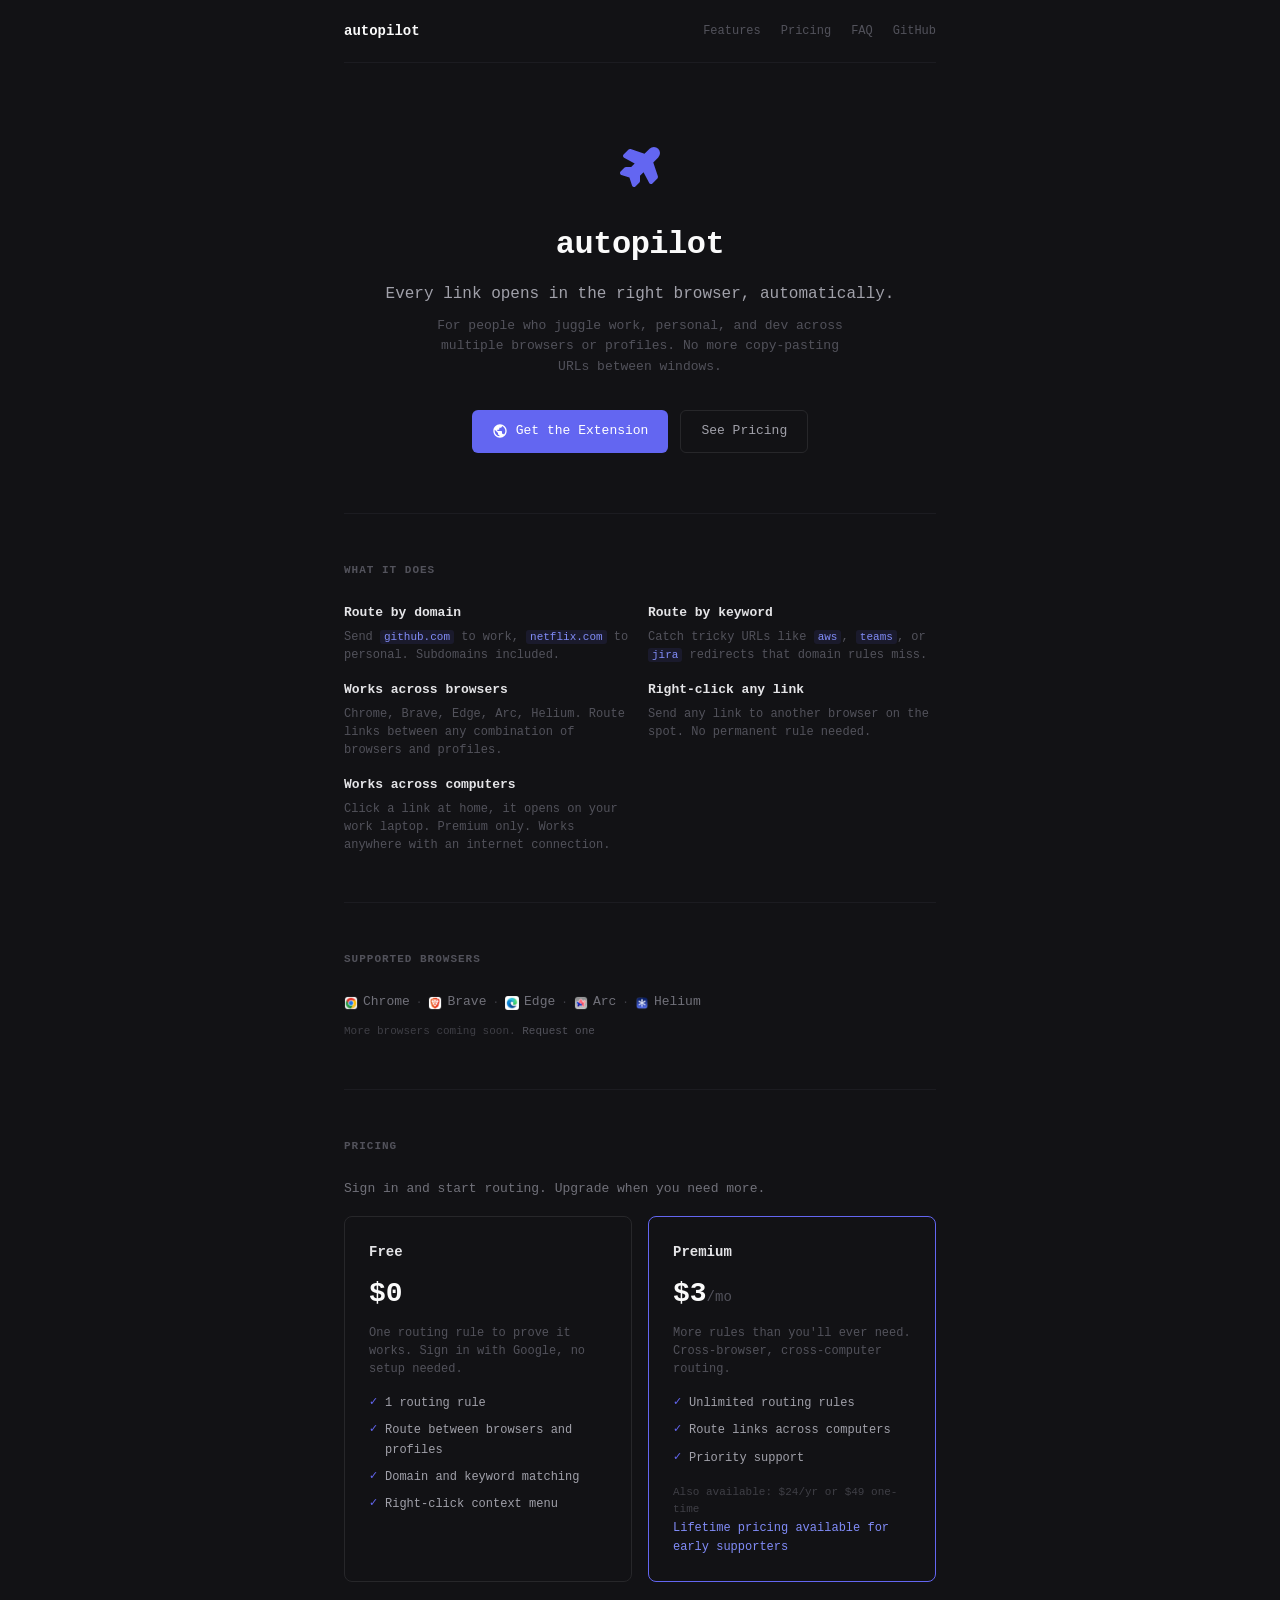
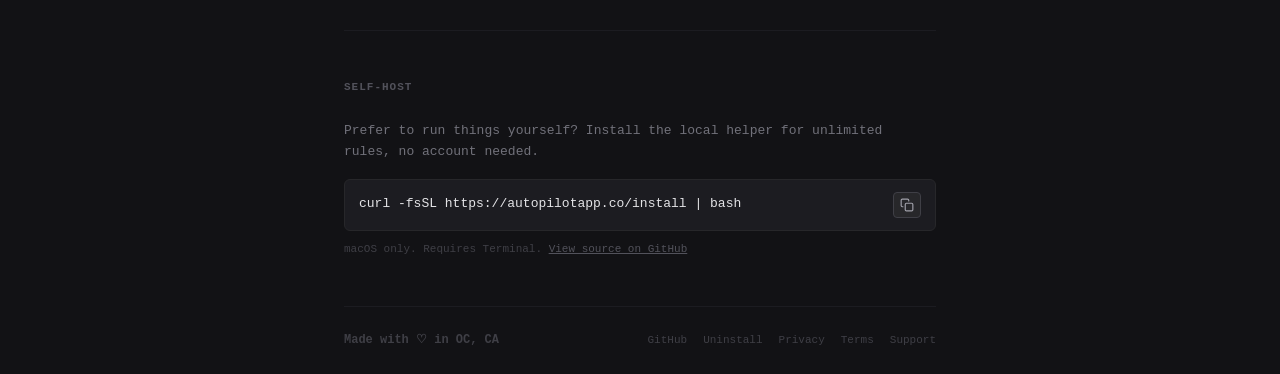
==== commit 73d086f4: "Add FAQ page and setup tip in extension popup FAQ covers: both browsers must be open, cloud vs local" ====
--- a/packages/website/index.html
+++ b/packages/website/index.html
@@ -13,6 +13,7 @@
         <div class="nav-links">
           <a href="#features">Features</a>
           <a href="#pricing">Pricing</a>
+          <a href="faq.html">FAQ</a>
           <a href="https://github.com/dantemoon1/autopilot" class="nav-link-external">GitHub</a>
         </div>
       </nav>
@@ -27,7 +28,7 @@
         <p class="hero-tagline">Every link opens in the right browser, automatically.</p>
         <p class="hero-sub">For people who juggle work, personal, and dev across multiple browsers or profiles. No more copy-pasting URLs between windows.</p>
         <div class="hero-actions">
-          <a href="https://chromewebstore.google.com/" class="btn btn-primary">
+          <a href="https://chromewebstore.google.com/detail/autopilot/cojhoeoiabkniahpnhobifbgpicfabpg?utm_source=website" class="btn btn-primary">
             <svg width="16" height="16" viewBox="0 0 24 24" fill="currentColor"><path d="M12 2C6.48 2 2 6.48 2 12s4.48 10 10 10 10-4.48 10-10S17.52 2 12 2zm-1 17.93c-3.95-.49-7-3.85-7-7.93 0-.62.08-1.21.21-1.79L9 15v1c0 1.1.9 2 2 2v1.93zm6.9-2.54c-.26-.81-1-1.39-1.9-1.39h-1v-3c0-.55-.45-1-1-1H8v-2h2c.55 0 1-.45 1-1V7h2c1.1 0 2-.9 2-2v-.41c2.93 1.19 5 4.06 5 7.41 0 2.08-.8 3.97-2.1 5.39z"/></svg>
             Get the Extension
           </a>
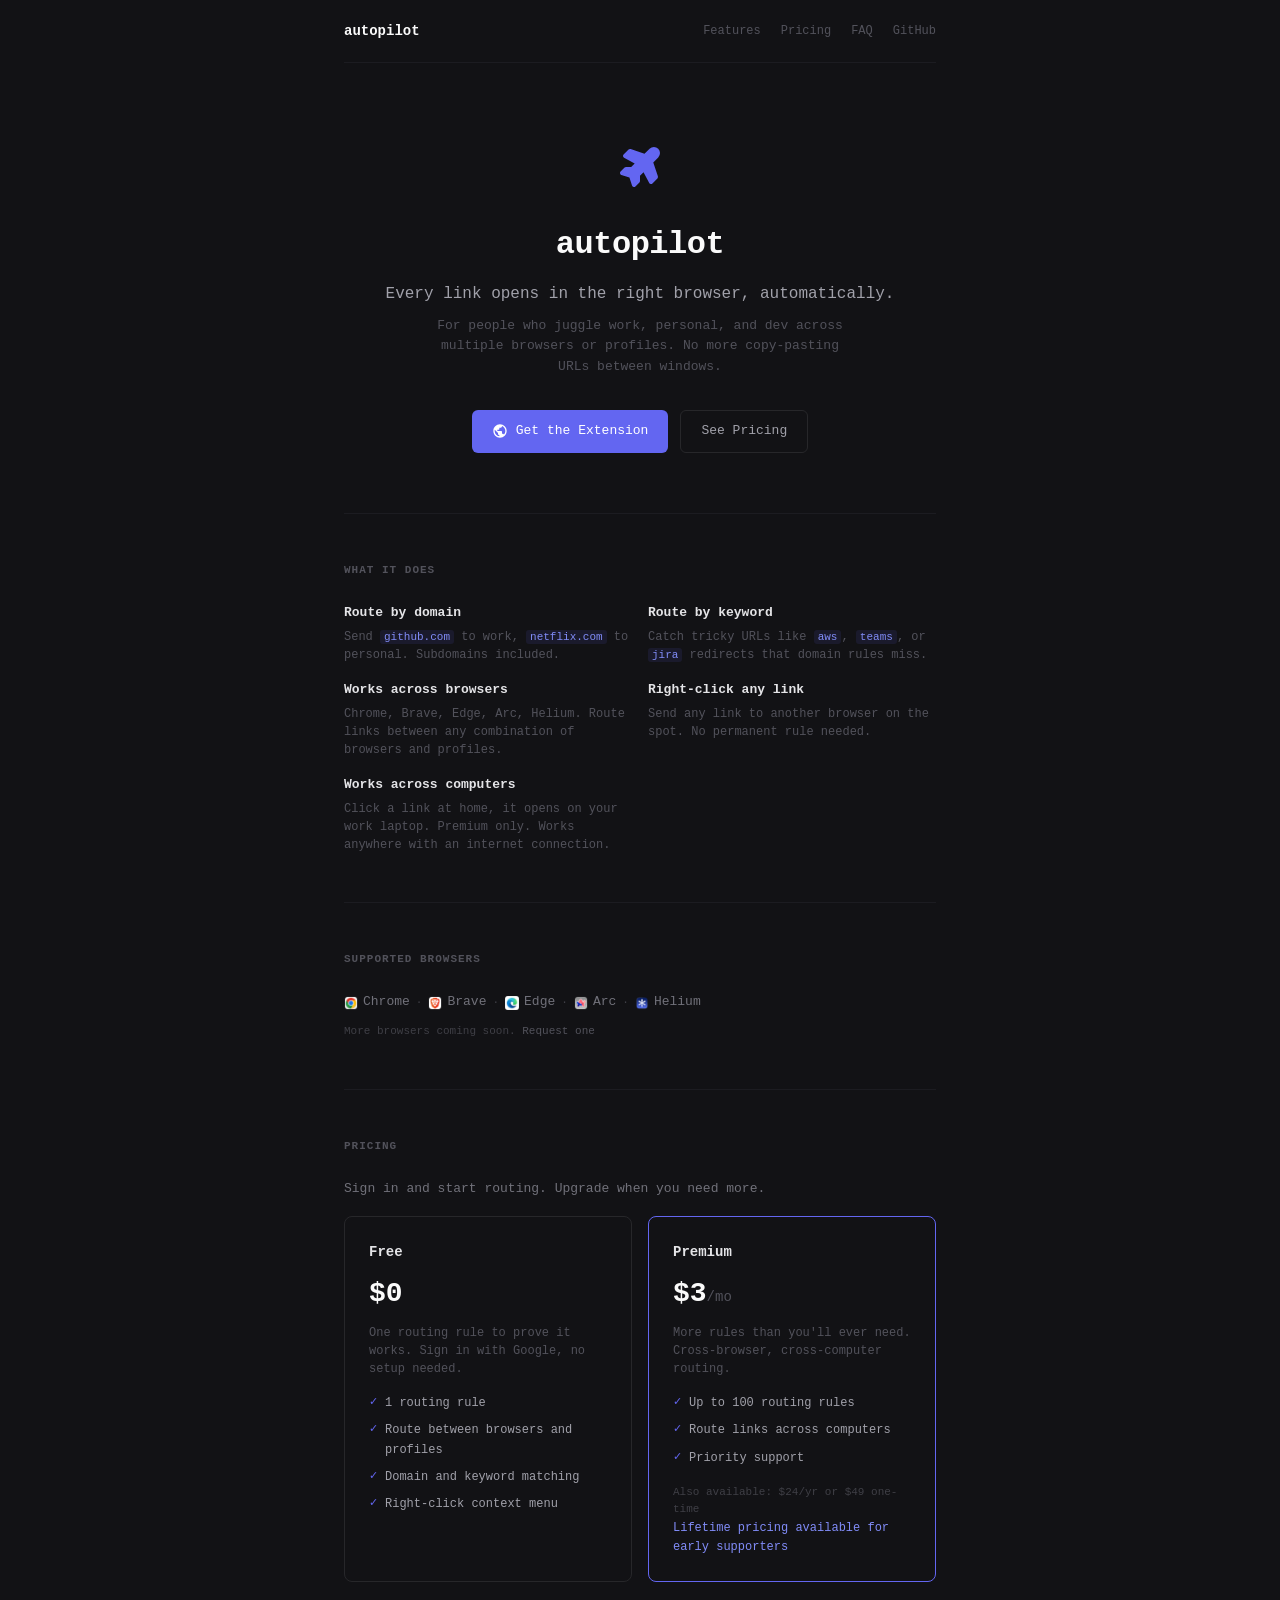
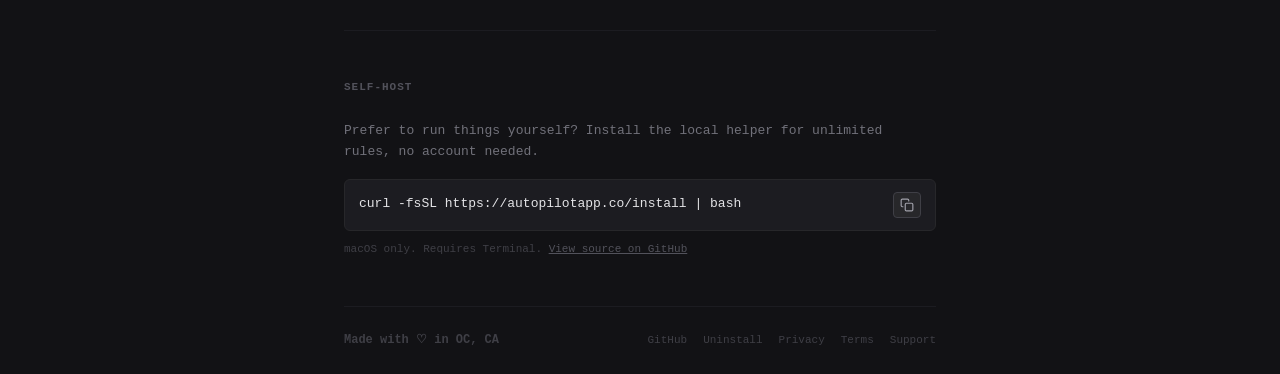
==== commit 4a888845: "Polish: fix prose styles, error colors, sign-in icon, auth callback - Add .prose styles for h3, ul, " ====
--- a/packages/website/index.html
+++ b/packages/website/index.html
@@ -100,7 +100,7 @@
             <p class="pricing-price">$3<span>/mo</span></p>
             <p class="pricing-desc">More rules than you'll ever need. Cross-browser, cross-computer routing.</p>
             <ul class="pricing-features">
-              <li>Unlimited routing rules</li>
+              <li>Up to 100 routing rules</li>
               <li>Route links across computers</li>
               <li>Priority support</li>
             </ul>
--- a/packages/website/style.css
+++ b/packages/website/style.css
@@ -390,6 +390,37 @@
   margin-bottom: 0;
 }
 
+.prose h3 {
+  font-size: 14px;
+  color: #fafafa;
+  margin-top: 24px;
+  margin-bottom: 8px;
+}
+
+.prose ul {
+  padding-left: 20px;
+  margin-bottom: 12px;
+}
+
+.prose li {
+  font-size: 13px;
+  color: #a1a1aa;
+  line-height: 1.7;
+  margin-bottom: 4px;
+}
+
+.prose code {
+  background: #1c1c21;
+  padding: 1px 5px;
+  border-radius: 3px;
+  font-size: 12px;
+}
+
+.prose a {
+  color: #818cf8;
+  text-decoration: none;
+}
+
 /* Footer */
 footer {
   display: flex;
